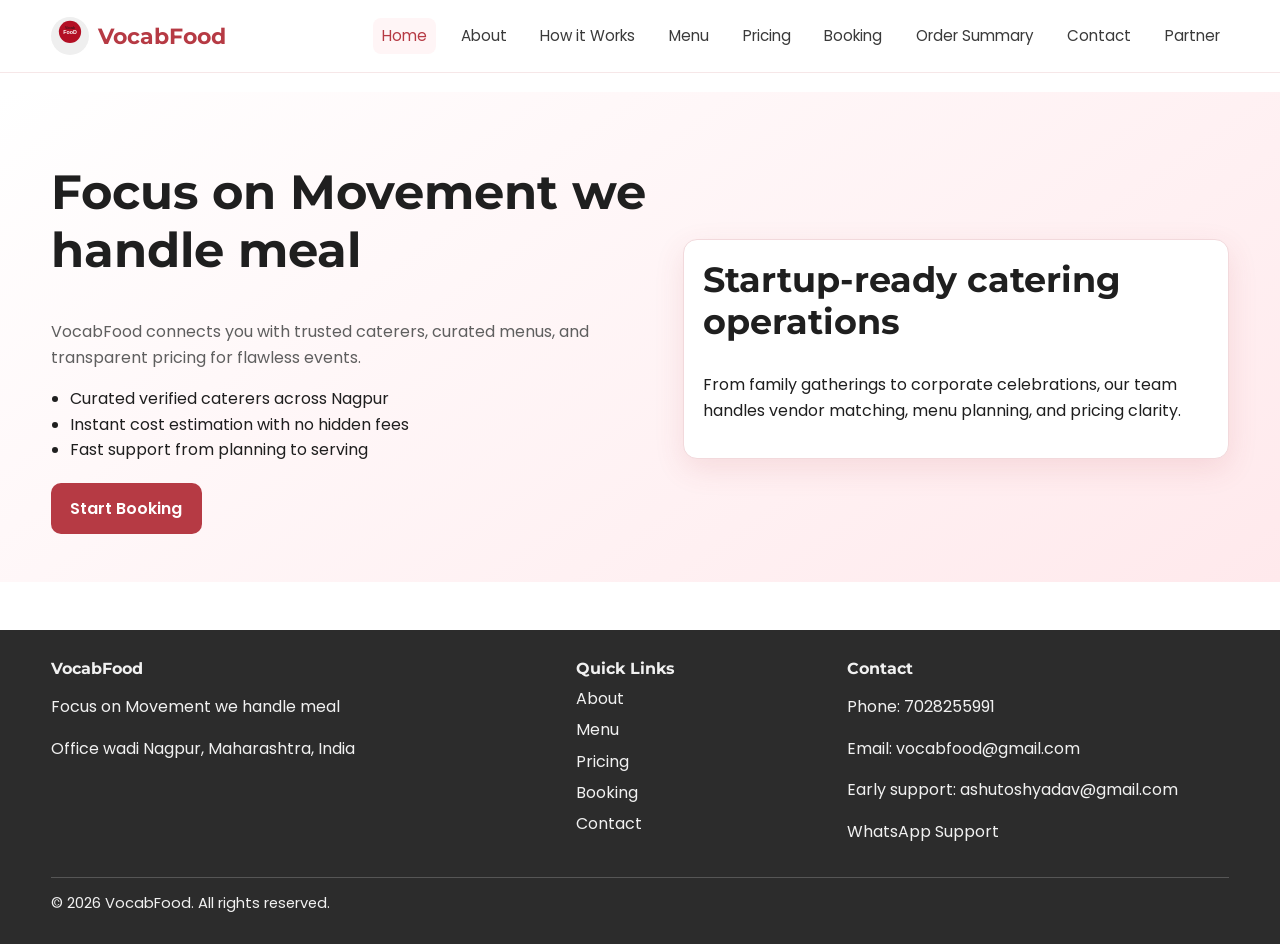
==== index.html @ 22aea8bb "Add async booking POST submission to Google Apps Script" ====
<!DOCTYPE html>
<html lang="en">
<head>
  <meta charset="UTF-8">
  <meta name="viewport" content="width=device-width, initial-scale=1.0">
  <title>VocabFood | Online Catering Booking in Nagpur</title>
  <meta name="description" content="Book trusted catering services in Nagpur with VocabFood. Compare menus, get instant pricing, and manage events with startup-grade reliability and support.">
  <meta name="keywords" content="online catering booking Nagpur, event catering Nagpur, VocabFood catering marketplace, wedding catering booking">
  <link rel="icon" href="/favicon.ico" type="image/x-icon">
  <meta property="og:title" content="VocabFood | Online Catering Booking in Nagpur">
  <meta property="og:description" content="Discover and book verified caterers in Nagpur with transparent pricing and quick support from VocabFood.">
  <meta property="og:type" content="website">
  <meta property="og:url" content="https://www.vocabfood.com/">
  <meta property="og:image" content="https://www.vocabfood.com/assets/og-home.jpg">
  <meta property="og:site_name" content="VocabFood">
  <script type="application/ld+json">{"@context":"https://schema.org","@type":"LocalBusiness","name":"VocabFood","description":"Focus on Movement we handle meal","telephone":"+91-7028255991","email":"vocabfood@gmail.com","address":{"@type":"PostalAddress","streetAddress":"Office wadi","addressLocality":"Nagpur","addressRegion":"Maharashtra","addressCountry":"IN"},"url":"https://www.vocabfood.com/"}</script>
  <link rel="stylesheet" href="style.css">
</head>
<body>
  <header class="site-header">
    <nav class="navbar container" aria-label="Primary">
      <a class="brand" href="index.html"><img src="logo.svg" alt="VocabFood logo" class="brand-logo"><span>VocabFood</span></a>
      <button class="nav-toggle" aria-label="Toggle Menu">☰</button>
      <div class="nav-links">
        <a class="active" href="index.html">Home</a><a href="about.html">About</a><a href="how-it-works.html">How it Works</a><a href="menu.html">Menu</a><a href="pricing.html">Pricing</a><a href="booking.html">Booking</a><a href="order-summary.html">Order Summary</a><a href="contact.html">Contact</a><a href="partner.html">Partner</a>
      </div>
    </nav>
  </header>
  <main>
    <section class="hero">
      <div class="container hero-grid">
        <div>
          <h1>Focus on Movement we handle meal</h1>
          <p class="lead">VocabFood connects you with trusted caterers, curated menus, and transparent pricing for flawless events.</p>
          <ul class="benefits-list">
            <li>Curated verified caterers across Nagpur</li>
            <li>Instant cost estimation with no hidden fees</li>
            <li>Fast support from planning to serving</li>
          </ul>
          <a class="btn" href="booking.html">Start Booking</a>
        </div>
        <article class="card">
          <h2>Startup-ready catering operations</h2>
          <p>From family gatherings to corporate celebrations, our team handles vendor matching, menu planning, and pricing clarity.</p>
        </article>
      </div>
    </section>
  </main>
  <footer class="site-footer">
    <div class="container footer-grid">
      <div><h3 class="footer-title">VocabFood</h3><p>Focus on Movement we handle meal</p><p>Office wadi Nagpur, Maharashtra, India</p></div>
      <div><h3 class="footer-title">Quick Links</h3><ul class="footer-links"><li><a href="about.html">About</a></li><li><a href="menu.html">Menu</a></li><li><a href="pricing.html">Pricing</a></li><li><a href="booking.html">Booking</a></li><li><a href="contact.html">Contact</a></li></ul></div>
      <div><h3 class="footer-title">Contact</h3><p>Phone: <a href="tel:7028255991">7028255991</a></p><p>Email: <a href="mailto:vocabfood@gmail.com">vocabfood@gmail.com</a></p><p>Early support: <a href="mailto:ashutoshyadav@gmail.com">ashutoshyadav@gmail.com</a></p><p><a href="https://wa.me/917028255991" target="_blank" rel="noopener">WhatsApp Support</a></p></div>
    </div>
    <div class="container footer-bottom">© 2026 VocabFood. All rights reserved.</div>
  </footer>
  <script src="script.js"></script>
</body>
</html>
---- style.css ----
@import url('https://fonts.googleapis.com/css2?family=Montserrat:wght@400;600;700&family=Poppins:wght@400;500;600&display=swap');

:root {
  --primary: #b63a44;
  --primary-dark: #932f37;
  --bg-soft: #fff5f6;
  --text: #1f1f1f;
  --muted: #5f5f5f;
  --white: #ffffff;
  --shadow: 0 10px 30px rgba(182, 58, 68, 0.12);
  --radius: 14px;
  --max-width: 1180px;
}

* { box-sizing: border-box; }

html, body {
  margin: 0;
  padding: 0;
  font-family: 'Poppins', 'Montserrat', sans-serif;
  color: var(--text);
  background: #fff;
}

body { line-height: 1.6; }
a { color: inherit; text-decoration: none; }

.container { width: min(var(--max-width), 92%); margin: 0 auto; }

.site-header {
  position: fixed; top: 0; left: 0; right: 0;
  background: var(--white); border-bottom: 1px solid rgba(182, 58, 68, 0.12); z-index: 999;
}

.navbar {
  min-height: 72px; display: flex; align-items: center; justify-content: space-between; gap: 1rem;
}

.brand { display: inline-flex; align-items: center; gap: 0.55rem; font-family: 'Montserrat', sans-serif; font-weight: 700; color: var(--primary); font-size: 1.35rem; }
.brand-logo { width: 38px; height: 38px; border-radius: 50%; object-fit: cover; }

.nav-toggle { display: none; background: none; border: 0; color: var(--primary); font-size: 1.45rem; cursor: pointer; }

.nav-links { display: flex; align-items: center; gap: 1rem; flex-wrap: wrap; }
.nav-links a { padding: 0.35rem 0.55rem; border-radius: 8px; font-size: 0.95rem; color: #3a3a3a; }
.nav-links a.active, .nav-links a:hover { background: var(--bg-soft); color: var(--primary); }

main { padding-top: 92px; }
.hero { padding: 4.5rem 0 3rem; background: linear-gradient(145deg, #fff, #ffe9ec); }
.hero-grid { display: grid; grid-template-columns: 1.1fr 1fr; gap: 2rem; align-items: center; }

h1, h2, h3 { line-height: 1.2; margin-top: 0; font-family: 'Montserrat', sans-serif; }
h1 { font-size: clamp(2rem, 5vw, 3rem); }
h2 { font-size: clamp(1.5rem, 3.2vw, 2.2rem); }
.lead { color: var(--muted); max-width: 62ch; }

.benefits-list, .feature-list, .flow-list, .cost-list { padding-left: 1.2rem; margin: 0.75rem 0 1.25rem; }

.btn {
  display: inline-block; background: var(--primary); color: var(--white);
  padding: 0.8rem 1.2rem; border-radius: 10px; border: none; font-weight: 600; cursor: pointer;
}
.btn:hover { background: var(--primary-dark); }

.card-grid { display: grid; grid-template-columns: repeat(3, minmax(0, 1fr)); gap: 1.25rem; }
.card { background: var(--white); border: 1px solid #f2d9dc; border-radius: var(--radius); padding: 1.15rem; box-shadow: var(--shadow); }
section { padding: 3rem 0; }
.section-soft { background: var(--bg-soft); }

.flow-visual {
  display: flex; justify-content: center; align-items: center; gap: 0.6rem; flex-wrap: wrap;
  font-weight: 600; color: var(--primary); margin: 1rem 0;
}
.arrow { font-size: 1.2rem; }

.menu-section { margin-bottom: 1.75rem; }
.menu-items { display: grid; grid-template-columns: repeat(auto-fit, minmax(220px, 1fr)); gap: 0.75rem; }
.menu-item {
  display: flex; justify-content: space-between; align-items: center; gap: 0.5rem;
  background: #fff; border: 1px solid #f0d5d8; border-radius: 10px; padding: 0.7rem 0.8rem;
}
.menu-item input { accent-color: var(--primary); }

.form-grid { display: grid; grid-template-columns: repeat(2, minmax(0, 1fr)); gap: 1rem; }
.form-group label { display: block; margin-bottom: 0.35rem; font-weight: 600; }
.form-group input, .form-group select, .form-group textarea {
  width: 100%; border: 1px solid #dfc2c5; border-radius: 10px; padding: 0.72rem 0.78rem; font: inherit;
}
textarea { min-height: 130px; resize: vertical; }
.full { grid-column: 1 / -1; }

.price-box { background: #fff; border: 1px solid #efcfd3; border-radius: var(--radius); padding: 1rem; }
.price-row { display: flex; justify-content: space-between; margin: 0.4rem 0; }
.price-row.total { border-top: 1px solid #f0d5d8; padding-top: 0.6rem; font-weight: 700; color: var(--primary); }

.mt-1 { margin-top: 1rem; }

.site-footer { background: #2c2c2c; color: #f1f1f1; padding: 1.8rem 0; margin-top: 3rem; }
.footer-grid { display: grid; grid-template-columns: 2fr 1fr 1.5fr; gap: 1rem; }
.footer-title { margin-bottom: 0.5rem; font-size: 1rem; }
.footer-links { list-style: none; padding: 0; margin: 0; }
.footer-links li { margin-bottom: 0.35rem; }
.footer-links a:hover { color: #fff; text-decoration: underline; }
.footer-bottom { border-top: 1px solid rgba(255,255,255,0.2); margin-top: 1rem; padding-top: 0.9rem; font-size: 0.92rem; }

.map-wrap iframe { width: 100%; min-height: 300px; border: 0; border-radius: var(--radius); }
.notice { color: var(--muted); font-size: 0.9rem; }

@media (max-width: 900px) {
  .hero-grid, .card-grid, .form-grid, .footer-grid { grid-template-columns: 1fr; }
  .nav-toggle { display: inline-block; }
  .nav-links {
    position: absolute; top: 72px; right: 4%; left: 4%; background: #fff; border: 1px solid #efd3d6;
    border-radius: 10px; padding: 0.7rem; box-shadow: var(--shadow); display: none; flex-direction: column; align-items: stretch;
  }
  .nav-links.open { display: flex; }
}
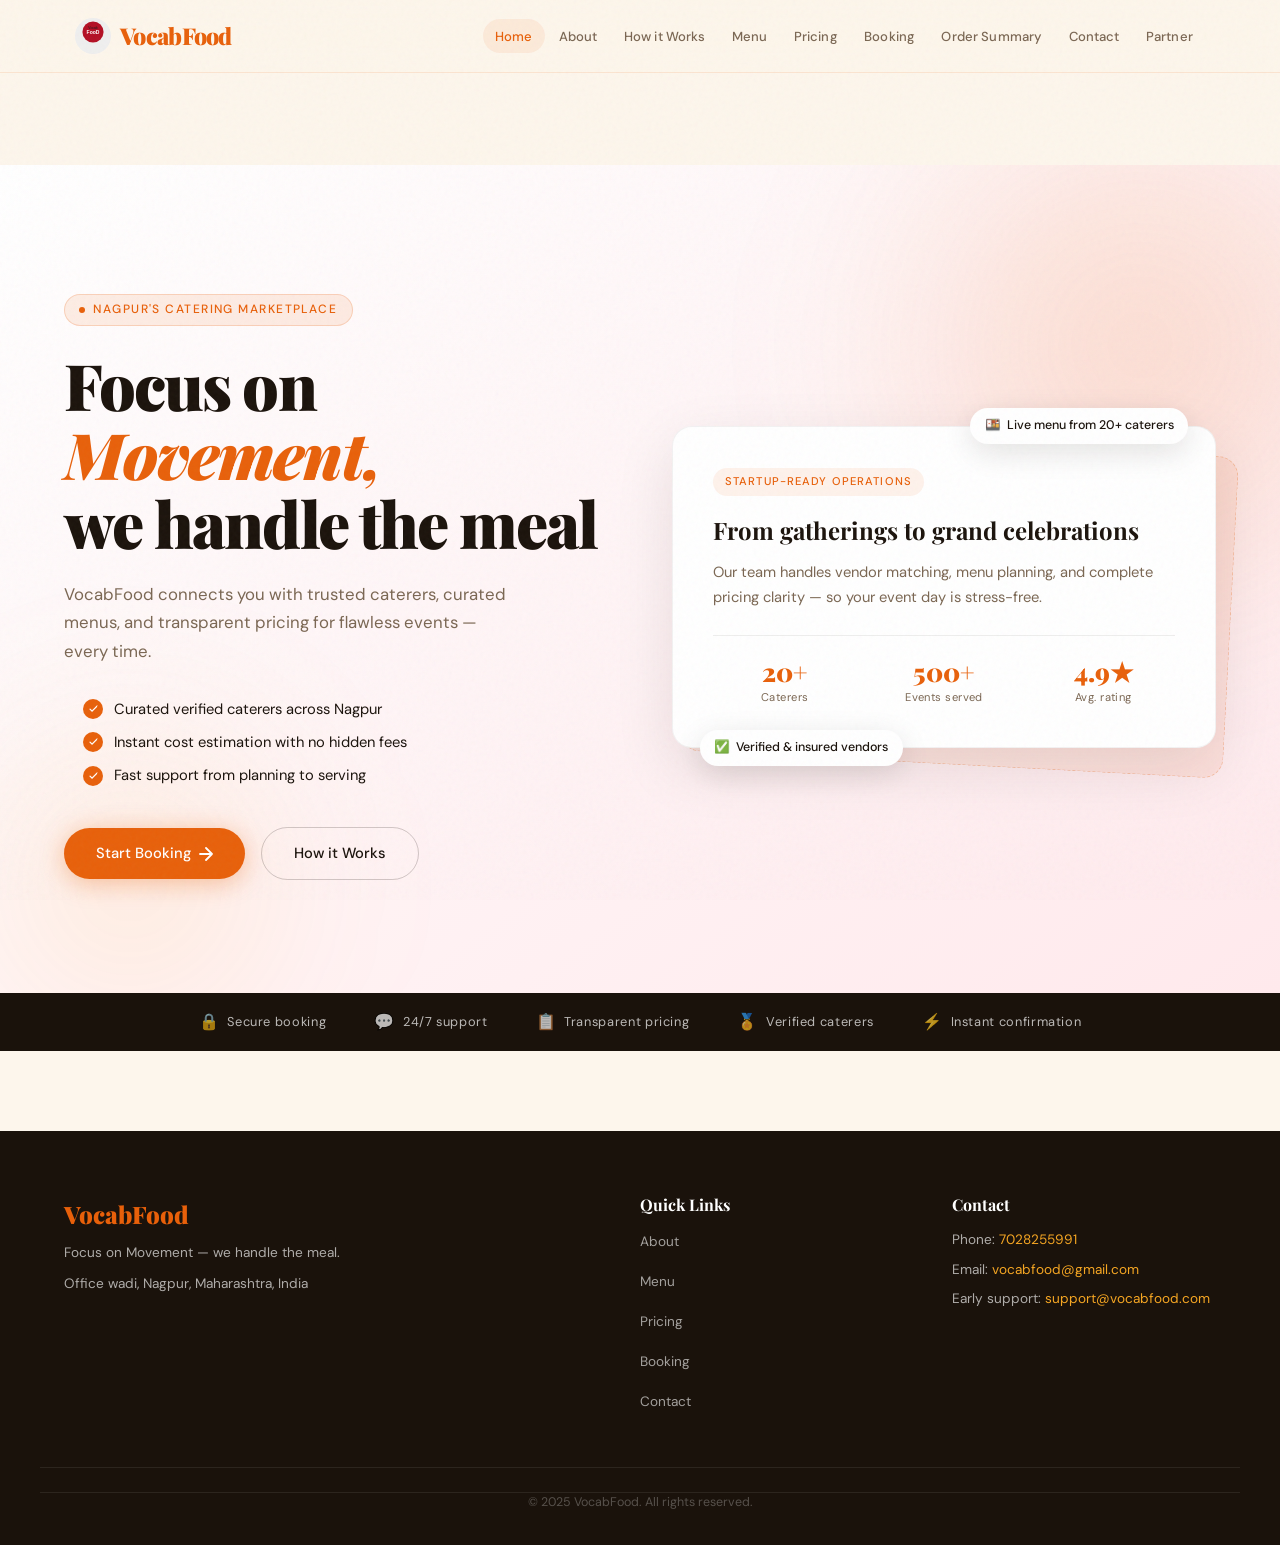
==== commit fffe4800: "Update index.html" ====
--- a/index.html
+++ b/index.html
@@ -15,45 +15,653 @@
   <meta property="og:site_name" content="VocabFood">
   <script type="application/ld+json">{"@context":"https://schema.org","@type":"LocalBusiness","name":"VocabFood","description":"Focus on Movement we handle meal","telephone":"+91-7028255991","email":"vocabfood@gmail.com","address":{"@type":"PostalAddress","streetAddress":"Office wadi","addressLocality":"Nagpur","addressRegion":"Maharashtra","addressCountry":"IN"},"url":"https://www.vocabfood.com/"}</script>
   <link rel="stylesheet" href="style.css">
+  <link rel="preconnect" href="https://fonts.googleapis.com">
+  <link rel="preconnect" href="https://fonts.gstatic.com" crossorigin>
+  <link href="https://fonts.googleapis.com/css2?family=Playfair+Display:ital,wght@0,700;0,900;1,700&family=DM+Sans:wght@300;400;500&display=swap" rel="stylesheet">
+
+  <style>
+    /* ── Design tokens ── */
+    :root {
+      --brand-saffron: #E8600A;
+      --brand-turmeric: #F5A623;
+      --brand-cream: #FDF6EC;
+      --brand-dark: #1A120B;
+      --brand-muted: #7A6652;
+      --brand-card-bg: #FFFFFF;
+      --radius-lg: 20px;
+      --radius-pill: 100px;
+      --transition: 0.35s cubic-bezier(0.4,0,0.2,1);
+    }
+
+    /* ── Base reset (page-scoped, won't bleed into style.css globals) ── */
+    *, *::before, *::after { box-sizing: border-box; margin: 0; padding: 0; }
+
+    body {
+      font-family: 'DM Sans', sans-serif;
+      background: var(--brand-cream);
+      color: var(--brand-dark);
+      overflow-x: hidden;
+    }
+
+    /* ── Grain overlay for warmth ── */
+    body::before {
+      content: '';
+      position: fixed;
+      inset: 0;
+      background-image: url("data:image/svg+xml,%3Csvg viewBox='0 0 256 256' xmlns='http://www.w3.org/2000/svg'%3E%3Cfilter id='n'%3E%3CfeTurbulence type='fractalNoise' baseFrequency='0.9' numOctaves='4' stitchTiles='stitch'/%3E%3C/filter%3E%3Crect width='100%25' height='100%25' filter='url(%23n)' opacity='0.04'/%3E%3C/svg%3E");
+      pointer-events: none;
+      z-index: 9999;
+    }
+
+    /* ── HEADER / NAV ── */
+    .site-header {
+      position: sticky;
+      top: 0;
+      z-index: 100;
+      background: rgba(253, 246, 236, 0.85);
+      backdrop-filter: blur(14px);
+      -webkit-backdrop-filter: blur(14px);
+      border-bottom: 1px solid rgba(232, 96, 10, 0.12);
+    }
+
+    .navbar {
+      display: flex;
+      align-items: center;
+      justify-content: space-between;
+      padding: 0.9rem 1.5rem;
+      max-width: 1200px;
+      margin: 0 auto;
+      gap: 1rem;
+    }
+
+    .brand {
+      display: flex;
+      align-items: center;
+      gap: 0.55rem;
+      text-decoration: none;
+    }
+
+    .brand-logo { height: 36px; width: auto; }
+
+    .brand span {
+      font-family: 'Playfair Display', serif;
+      font-size: 1.45rem;
+      font-weight: 900;
+      color: var(--brand-saffron);
+      letter-spacing: -0.03em;
+    }
+
+    .nav-links {
+      display: flex;
+      align-items: center;
+      flex-wrap: wrap;
+      gap: 0.15rem;
+    }
+
+    .nav-links a {
+      text-decoration: none;
+      color: var(--brand-muted);
+      font-size: 0.82rem;
+      font-weight: 500;
+      letter-spacing: 0.01em;
+      padding: 0.4rem 0.75rem;
+      border-radius: var(--radius-pill);
+      transition: color var(--transition), background var(--transition);
+    }
+
+    .nav-links a:hover,
+    .nav-links a.active {
+      color: var(--brand-saffron);
+      background: rgba(232, 96, 10, 0.08);
+    }
+
+    .nav-toggle {
+      display: none;
+      background: none;
+      border: none;
+      font-size: 1.5rem;
+      cursor: pointer;
+      color: var(--brand-dark);
+    }
+
+    /* ── HERO SECTION ── */
+    .hero {
+      position: relative;
+      min-height: 92vh;
+      display: flex;
+      align-items: center;
+      overflow: hidden;
+      padding: 5rem 0 4rem;
+    }
+
+    /* Decorative warm blobs */
+    .hero::before,
+    .hero::after {
+      content: '';
+      position: absolute;
+      border-radius: 50%;
+      filter: blur(80px);
+      pointer-events: none;
+    }
+    .hero::before {
+      width: 640px; height: 640px;
+      background: radial-gradient(circle, rgba(232,96,10,0.18), transparent 70%);
+      top: -140px; right: -180px;
+      animation: drift 8s ease-in-out infinite alternate;
+    }
+    .hero::after {
+      width: 420px; height: 420px;
+      background: radial-gradient(circle, rgba(245,166,35,0.14), transparent 70%);
+      bottom: -100px; left: -80px;
+      animation: drift 11s ease-in-out infinite alternate-reverse;
+    }
+
+    @keyframes drift {
+      from { transform: translate(0, 0) scale(1); }
+      to   { transform: translate(30px, 20px) scale(1.05); }
+    }
+
+    .hero-grid {
+      max-width: 1200px;
+      margin: 0 auto;
+      padding: 0 1.5rem;
+      display: grid;
+      grid-template-columns: 1fr 1fr;
+      gap: 4rem;
+      align-items: center;
+      position: relative;
+      z-index: 1;
+    }
+
+    /* Left column */
+    .hero-copy { animation: fadeUp 0.8s ease both; }
+
+    .hero-eyebrow {
+      display: inline-flex;
+      align-items: center;
+      gap: 0.5rem;
+      font-size: 0.75rem;
+      font-weight: 500;
+      letter-spacing: 0.12em;
+      text-transform: uppercase;
+      color: var(--brand-saffron);
+      background: rgba(232, 96, 10, 0.1);
+      border: 1px solid rgba(232, 96, 10, 0.2);
+      padding: 0.35rem 0.9rem;
+      border-radius: var(--radius-pill);
+      margin-bottom: 1.5rem;
+    }
+
+    .hero-eyebrow::before {
+      content: '';
+      width: 6px; height: 6px;
+      background: var(--brand-saffron);
+      border-radius: 50%;
+      animation: pulse 2s ease infinite;
+    }
+
+    @keyframes pulse {
+      0%, 100% { opacity: 1; transform: scale(1); }
+      50%       { opacity: 0.4; transform: scale(1.5); }
+    }
+
+    .hero h1 {
+      font-family: 'Playfair Display', serif;
+      font-size: clamp(2.6rem, 5vw, 4.2rem);
+      font-weight: 900;
+      line-height: 1.08;
+      letter-spacing: -0.03em;
+      color: var(--brand-dark);
+      margin-bottom: 1.4rem;
+    }
+
+    .hero h1 em {
+      font-style: italic;
+      color: var(--brand-saffron);
+    }
+
+    .lead {
+      font-size: 1.05rem;
+      line-height: 1.7;
+      color: var(--brand-muted);
+      max-width: 460px;
+      margin-bottom: 2rem;
+    }
+
+    /* Benefit chips */
+    .benefits-list {
+      list-style: none;
+      display: flex;
+      flex-direction: column;
+      gap: 0.6rem;
+      margin-bottom: 2.5rem;
+    }
+
+    .benefits-list li {
+      display: flex;
+      align-items: center;
+      gap: 0.65rem;
+      font-size: 0.92rem;
+      color: var(--brand-dark);
+      font-weight: 400;
+    }
+
+    .benefits-list li::before {
+      content: '';
+      flex-shrink: 0;
+      width: 20px; height: 20px;
+      background: var(--brand-saffron);
+      border-radius: 50%;
+      background-image: url("data:image/svg+xml,%3Csvg xmlns='http://www.w3.org/2000/svg' viewBox='0 0 20 20' fill='white'%3E%3Cpath fill-rule='evenodd' d='M16.707 5.293a1 1 0 010 1.414L8.414 15l-4.121-4.121a1 1 0 011.414-1.414L8.414 12.17l7.879-7.88a1 1 0 011.414 0z' clip-rule='evenodd'/%3E%3C/svg%3E");
+      background-size: 12px;
+      background-position: center;
+      background-repeat: no-repeat;
+    }
+
+    /* CTA buttons */
+    .hero-cta {
+      display: flex;
+      align-items: center;
+      gap: 1rem;
+      flex-wrap: wrap;
+    }
+
+    .btn {
+      display: inline-flex;
+      align-items: center;
+      gap: 0.5rem;
+      padding: 0.85rem 2rem;
+      border-radius: var(--radius-pill);
+      font-family: 'DM Sans', sans-serif;
+      font-size: 0.92rem;
+      font-weight: 500;
+      text-decoration: none;
+      transition: transform var(--transition), box-shadow var(--transition), background var(--transition);
+      cursor: pointer;
+    }
+
+    .btn-primary {
+      background: var(--brand-saffron);
+      color: #fff;
+      box-shadow: 0 4px 24px rgba(232, 96, 10, 0.35);
+    }
+
+    .btn-primary:hover {
+      background: #c94e00;
+      transform: translateY(-2px);
+      box-shadow: 0 8px 32px rgba(232, 96, 10, 0.45);
+    }
+
+    .btn-secondary {
+      background: transparent;
+      color: var(--brand-dark);
+      border: 1.5px solid rgba(26,18,11,0.2);
+    }
+
+    .btn-secondary:hover {
+      border-color: var(--brand-saffron);
+      color: var(--brand-saffron);
+      transform: translateY(-2px);
+    }
+
+    /* Right column — card stack */
+    .hero-card-stack {
+      position: relative;
+      animation: fadeUp 0.8s 0.2s ease both;
+    }
+
+    /* Background decorative card */
+    .hero-card-stack::before {
+      content: '';
+      position: absolute;
+      inset: 0;
+      background: rgba(232, 96, 10, 0.08);
+      border-radius: var(--radius-lg);
+      border: 1px dashed rgba(232, 96, 10, 0.25);
+      transform: rotate(3deg) translate(16px, 16px);
+      z-index: 0;
+    }
+
+    .card {
+      position: relative;
+      z-index: 1;
+      background: var(--brand-card-bg);
+      border-radius: var(--radius-lg);
+      padding: 2.5rem;
+      box-shadow: 0 20px 60px rgba(26, 18, 11, 0.10);
+      border: 1px solid rgba(26,18,11,0.05);
+    }
+
+    .card-tag {
+      display: inline-block;
+      font-size: 0.7rem;
+      font-weight: 500;
+      letter-spacing: 0.1em;
+      text-transform: uppercase;
+      color: var(--brand-saffron);
+      background: rgba(232,96,10,0.08);
+      padding: 0.3rem 0.75rem;
+      border-radius: var(--radius-pill);
+      margin-bottom: 1.2rem;
+    }
+
+    .card h2 {
+      font-family: 'Playfair Display', serif;
+      font-size: 1.5rem;
+      font-weight: 700;
+      line-height: 1.3;
+      color: var(--brand-dark);
+      margin-bottom: 0.85rem;
+    }
+
+    .card p {
+      font-size: 0.92rem;
+      line-height: 1.7;
+      color: var(--brand-muted);
+      margin-bottom: 1.6rem;
+    }
+
+    /* Stats row inside card */
+    .card-stats {
+      display: grid;
+      grid-template-columns: repeat(3, 1fr);
+      gap: 1rem;
+      padding-top: 1.4rem;
+      border-top: 1px solid rgba(26,18,11,0.07);
+    }
+
+    .stat {
+      text-align: center;
+    }
+
+    .stat-num {
+      display: block;
+      font-family: 'Playfair Display', serif;
+      font-size: 1.6rem;
+      font-weight: 900;
+      color: var(--brand-saffron);
+      line-height: 1;
+    }
+
+    .stat-label {
+      display: block;
+      font-size: 0.7rem;
+      color: var(--brand-muted);
+      margin-top: 0.3rem;
+      letter-spacing: 0.04em;
+    }
+
+    /* Food emoji float */
+    .floating-badge {
+      position: absolute;
+      background: #fff;
+      border-radius: var(--radius-pill);
+      padding: 0.5rem 0.9rem;
+      box-shadow: 0 8px 30px rgba(26,18,11,0.12);
+      font-size: 0.78rem;
+      font-weight: 500;
+      display: flex;
+      align-items: center;
+      gap: 0.4rem;
+      white-space: nowrap;
+      z-index: 2;
+    }
+
+    .badge-top {
+      top: -18px;
+      right: 28px;
+      animation: float 4s ease-in-out infinite;
+    }
+
+    .badge-bottom {
+      bottom: -18px;
+      left: 28px;
+      animation: float 5s ease-in-out infinite reverse;
+    }
+
+    @keyframes float {
+      0%, 100% { transform: translateY(0); }
+      50%       { transform: translateY(-8px); }
+    }
+
+    /* ── TRUST BAR ── */
+    .trust-bar {
+      background: var(--brand-dark);
+      color: #fff;
+      padding: 1rem 0;
+      overflow: hidden;
+    }
+
+    .trust-bar-inner {
+      max-width: 1200px;
+      margin: 0 auto;
+      padding: 0 1.5rem;
+      display: flex;
+      align-items: center;
+      justify-content: center;
+      gap: 3rem;
+      flex-wrap: wrap;
+    }
+
+    .trust-item {
+      font-size: 0.8rem;
+      font-weight: 400;
+      letter-spacing: 0.05em;
+      opacity: 0.7;
+      display: flex;
+      align-items: center;
+      gap: 0.5rem;
+    }
+
+    .trust-item span { font-size: 1rem; }
+
+    /* ── FOOTER ── */
+    .site-footer {
+      background: var(--brand-dark);
+      color: rgba(255,255,255,0.65);
+      padding: 4rem 0 2rem;
+      margin-top: 5rem;
+    }
+
+    .footer-grid {
+      max-width: 1200px;
+      margin: 0 auto;
+      padding: 0 1.5rem;
+      display: grid;
+      grid-template-columns: 2fr 1fr 1fr;
+      gap: 3rem;
+      padding-bottom: 3rem;
+      border-bottom: 1px solid rgba(255,255,255,0.08);
+    }
+
+    .footer-title {
+      font-family: 'Playfair Display', serif;
+      font-size: 1rem;
+      font-weight: 700;
+      color: #fff;
+      margin-bottom: 0.9rem;
+    }
+
+    .footer-brand-name {
+      font-family: 'Playfair Display', serif;
+      font-size: 1.5rem;
+      font-weight: 900;
+      color: var(--brand-saffron);
+      display: block;
+      margin-bottom: 0.5rem;
+    }
+
+    .footer-grid p { font-size: 0.85rem; line-height: 1.7; }
+
+    .footer-links { list-style: none; display: flex; flex-direction: column; gap: 0.55rem; }
+
+    .footer-links a {
+      font-size: 0.85rem;
+      color: rgba(255,255,255,0.6);
+      text-decoration: none;
+      transition: color var(--transition);
+    }
+    .footer-links a:hover { color: var(--brand-turmeric); }
+
+    .footer-bottom {
+      max-width: 1200px;
+      margin: 1.5rem auto 0;
+      padding: 0 1.5rem;
+      font-size: 0.78rem;
+      opacity: 0.4;
+      text-align: center;
+    }
+
+    /* ── Animations ── */
+    @keyframes fadeUp {
+      from { opacity: 0; transform: translateY(28px); }
+      to   { opacity: 1; transform: translateY(0); }
+    }
+
+    /* ── RESPONSIVE ── */
+    @media (max-width: 900px) {
+      .hero-grid { grid-template-columns: 1fr; gap: 3rem; }
+      .hero { min-height: auto; padding: 3.5rem 0 3rem; }
+      .hero h1 { font-size: clamp(2.2rem, 8vw, 3rem); }
+      .footer-grid { grid-template-columns: 1fr 1fr; }
+    }
+
+    @media (max-width: 640px) {
+      .nav-links { display: none; flex-direction: column; width: 100%; background: var(--brand-cream); padding: 1rem; border-top: 1px solid rgba(0,0,0,0.06); }
+      .nav-links.open { display: flex; }
+      .nav-toggle { display: block; }
+      .hero-grid { padding: 0 1rem; }
+      .footer-grid { grid-template-columns: 1fr; gap: 2rem; }
+      .card-stats { grid-template-columns: repeat(3, 1fr); }
+    }
+  </style>
 </head>
 <body>
+
+  <!-- ══ HEADER ══ -->
   <header class="site-header">
     <nav class="navbar container" aria-label="Primary">
-      <a class="brand" href="index.html"><img src="logo.svg" alt="VocabFood logo" class="brand-logo"><span>VocabFood</span></a>
-      <button class="nav-toggle" aria-label="Toggle Menu">☰</button>
+      <a class="brand" href="index.html">
+        <img src="logo.svg" alt="VocabFood logo" class="brand-logo">
+        <span>VocabFood</span>
+      </a>
+      <button class="nav-toggle" aria-label="Toggle Menu" onclick="this.closest('nav').querySelector('.nav-links').classList.toggle('open')">☰</button>
       <div class="nav-links">
-        <a class="active" href="index.html">Home</a><a href="about.html">About</a><a href="how-it-works.html">How it Works</a><a href="menu.html">Menu</a><a href="pricing.html">Pricing</a><a href="booking.html">Booking</a><a href="order-summary.html">Order Summary</a><a href="contact.html">Contact</a><a href="partner.html">Partner</a>
+        <a class="active" href="index.html">Home</a>
+        <a href="about.html">About</a>
+        <a href="how-it-works.html">How it Works</a>
+        <a href="menu.html">Menu</a>
+        <a href="pricing.html">Pricing</a>
+        <a href="booking.html">Booking</a>
+        <a href="order-summary.html">Order Summary</a>
+        <a href="contact.html">Contact</a>
+        <a href="partner.html">Partner</a>
       </div>
     </nav>
   </header>
+
+  <!-- ══ MAIN ══ -->
   <main>
-    <section class="hero">
-      <div class="container hero-grid">
-        <div>
-          <h1>Focus on Movement we handle meal</h1>
-          <p class="lead">VocabFood connects you with trusted caterers, curated menus, and transparent pricing for flawless events.</p>
+    <section class="hero" aria-labelledby="hero-heading">
+      <div class="hero-grid">
+
+        <!-- LEFT: Copy -->
+        <div class="hero-copy">
+          <div class="hero-eyebrow">Nagpur's Catering Marketplace</div>
+
+          <h1 id="hero-heading">Focus on <em>Movement,</em><br>we handle the meal</h1>
+
+          <p class="lead">VocabFood connects you with trusted caterers, curated menus, and transparent pricing for flawless events — every time.</p>
+
           <ul class="benefits-list">
             <li>Curated verified caterers across Nagpur</li>
             <li>Instant cost estimation with no hidden fees</li>
             <li>Fast support from planning to serving</li>
           </ul>
-          <a class="btn" href="booking.html">Start Booking</a>
+
+          <div class="hero-cta">
+            <a class="btn btn-primary" href="booking.html">
+              Start Booking
+              <svg width="14" height="14" viewBox="0 0 14 14" fill="none" aria-hidden="true"><path d="M1 7h12M7 1l6 6-6 6" stroke="currentColor" stroke-width="1.8" stroke-linecap="round" stroke-linejoin="round"/></svg>
+            </a>
+            <a class="btn btn-secondary" href="how-it-works.html">How it Works</a>
+          </div>
         </div>
-        <article class="card">
-          <h2>Startup-ready catering operations</h2>
-          <p>From family gatherings to corporate celebrations, our team handles vendor matching, menu planning, and pricing clarity.</p>
-        </article>
+
+        <!-- RIGHT: Card -->
+        <div class="hero-card-stack">
+          <div class="floating-badge badge-top">
+            🍱 &nbsp;Live menu from 20+ caterers
+          </div>
+
+          <article class="card">
+            <span class="card-tag">Startup-ready operations</span>
+            <h2>From gatherings to grand celebrations</h2>
+            <p>Our team handles vendor matching, menu planning, and complete pricing clarity — so your event day is stress-free.</p>
+
+            <div class="card-stats">
+              <div class="stat">
+                <span class="stat-num">20+</span>
+                <span class="stat-label">Caterers</span>
+              </div>
+              <div class="stat">
+                <span class="stat-num">500+</span>
+                <span class="stat-label">Events served</span>
+              </div>
+              <div class="stat">
+                <span class="stat-num">4.9★</span>
+                <span class="stat-label">Avg. rating</span>
+              </div>
+            </div>
+          </article>
+
+          <div class="floating-badge badge-bottom">
+            ✅ &nbsp;Verified &amp; insured vendors
+          </div>
+        </div>
+
       </div>
     </section>
+
+    <!-- ══ TRUST BAR ══ -->
+    <div class="trust-bar" role="complementary" aria-label="Trust signals">
+      <div class="trust-bar-inner">
+        <span class="trust-item"><span>🔒</span> Secure booking</span>
+        <span class="trust-item"><span>💬</span> 24/7 support</span>
+        <span class="trust-item"><span>📋</span> Transparent pricing</span>
+        <span class="trust-item"><span>🏅</span> Verified caterers</span>
+        <span class="trust-item"><span>⚡</span> Instant confirmation</span>
+      </div>
+    </div>
   </main>
+
+  <!-- ══ FOOTER ══ -->
   <footer class="site-footer">
-    <div class="container footer-grid">
-      <div><h3 class="footer-title">VocabFood</h3><p>Focus on Movement we handle meal</p><p>Office wadi Nagpur, Maharashtra, India</p></div>
-      <div><h3 class="footer-title">Quick Links</h3><ul class="footer-links"><li><a href="about.html">About</a></li><li><a href="menu.html">Menu</a></li><li><a href="pricing.html">Pricing</a></li><li><a href="booking.html">Booking</a></li><li><a href="contact.html">Contact</a></li></ul></div>
-      <div><h3 class="footer-title">Contact</h3><p>Phone: <a href="tel:7028255991">7028255991</a></p><p>Email: <a href="mailto:vocabfood@gmail.com">vocabfood@gmail.com</a></p><p>Early support: <a href="mailto:ashutoshyadav@gmail.com">ashutoshyadav@gmail.com</a></p><p><a href="https://wa.me/917028255991" target="_blank" rel="noopener">WhatsApp Support</a></p></div>
+    <div class="footer-grid">
+      <div>
+        <span class="footer-brand-name">VocabFood</span>
+        <p>Focus on Movement — we handle the meal.</p>
+        <p style="margin-top:0.5rem;">Office wadi, Nagpur, Maharashtra, India</p>
+      </div>
+      <div>
+        <h3 class="footer-title">Quick Links</h3>
+        <ul class="footer-links">
+          <li><a href="about.html">About</a></li>
+          <li><a href="menu.html">Menu</a></li>
+          <li><a href="pricing.html">Pricing</a></li>
+          <li><a href="booking.html">Booking</a></li>
+          <li><a href="contact.html">Contact</a></li>
+        </ul>
+      </div>
+      <div>
+        <h3 class="footer-title">Contact</h3>
+        <p>Phone: <a href="tel:7028255991" style="color:var(--brand-turmeric);">7028255991</a></p>
+        <p style="margin-top:0.4rem;">Email: <a href="mailto:vocabfood@gmail.com" style="color:var(--brand-turmeric);">vocabfood@gmail.com</a></p>
+        <p style="margin-top:0.4rem;">Early support: <a href="mailto:support@vocabfood.com" style="color:var(--brand-turmeric);">support@vocabfood.com</a></p>
+      </div>
     </div>
-    <div class="container footer-bottom">© 2026 VocabFood. All rights reserved.</div>
+    <p class="footer-bottom">© 2025 VocabFood. All rights reserved.</p>
   </footer>
-  <script src="script.js"></script>
+
 </body>
 </html>
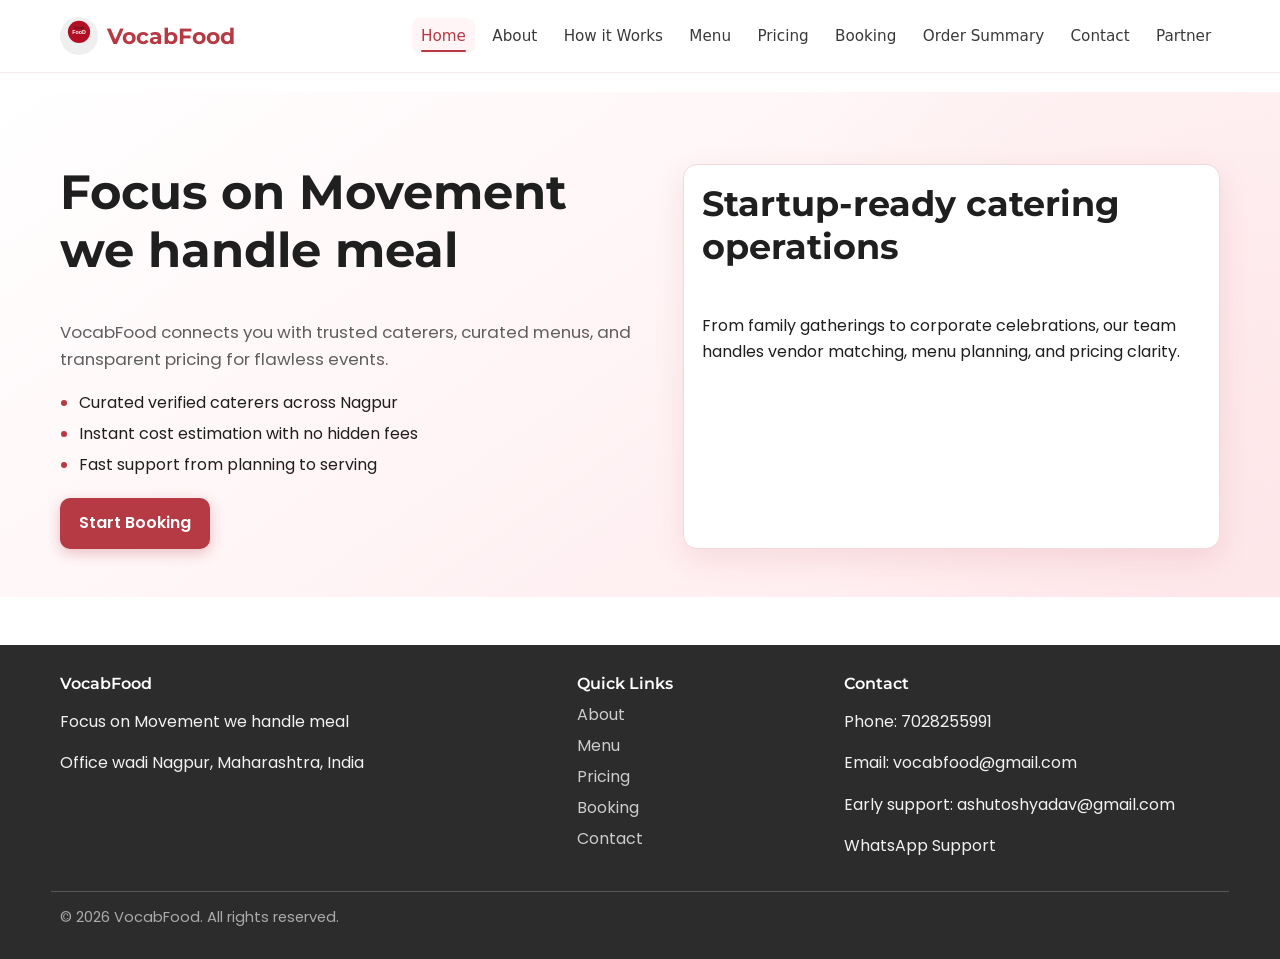
==== commit 507ee6d7: "Update index.html" ====
--- a/index.html
+++ b/index.html
@@ -15,653 +15,45 @@
   <meta property="og:site_name" content="VocabFood">
   <script type="application/ld+json">{"@context":"https://schema.org","@type":"LocalBusiness","name":"VocabFood","description":"Focus on Movement we handle meal","telephone":"+91-7028255991","email":"vocabfood@gmail.com","address":{"@type":"PostalAddress","streetAddress":"Office wadi","addressLocality":"Nagpur","addressRegion":"Maharashtra","addressCountry":"IN"},"url":"https://www.vocabfood.com/"}</script>
   <link rel="stylesheet" href="style.css">
-  <link rel="preconnect" href="https://fonts.googleapis.com">
-  <link rel="preconnect" href="https://fonts.gstatic.com" crossorigin>
-  <link href="https://fonts.googleapis.com/css2?family=Playfair+Display:ital,wght@0,700;0,900;1,700&family=DM+Sans:wght@300;400;500&display=swap" rel="stylesheet">
-
-  <style>
-    /* ── Design tokens ── */
-    :root {
-      --brand-saffron: #E8600A;
-      --brand-turmeric: #F5A623;
-      --brand-cream: #FDF6EC;
-      --brand-dark: #1A120B;
-      --brand-muted: #7A6652;
-      --brand-card-bg: #FFFFFF;
-      --radius-lg: 20px;
-      --radius-pill: 100px;
-      --transition: 0.35s cubic-bezier(0.4,0,0.2,1);
-    }
-
-    /* ── Base reset (page-scoped, won't bleed into style.css globals) ── */
-    *, *::before, *::after { box-sizing: border-box; margin: 0; padding: 0; }
-
-    body {
-      font-family: 'DM Sans', sans-serif;
-      background: var(--brand-cream);
-      color: var(--brand-dark);
-      overflow-x: hidden;
-    }
-
-    /* ── Grain overlay for warmth ── */
-    body::before {
-      content: '';
-      position: fixed;
-      inset: 0;
-      background-image: url("data:image/svg+xml,%3Csvg viewBox='0 0 256 256' xmlns='http://www.w3.org/2000/svg'%3E%3Cfilter id='n'%3E%3CfeTurbulence type='fractalNoise' baseFrequency='0.9' numOctaves='4' stitchTiles='stitch'/%3E%3C/filter%3E%3Crect width='100%25' height='100%25' filter='url(%23n)' opacity='0.04'/%3E%3C/svg%3E");
-      pointer-events: none;
-      z-index: 9999;
-    }
-
-    /* ── HEADER / NAV ── */
-    .site-header {
-      position: sticky;
-      top: 0;
-      z-index: 100;
-      background: rgba(253, 246, 236, 0.85);
-      backdrop-filter: blur(14px);
-      -webkit-backdrop-filter: blur(14px);
-      border-bottom: 1px solid rgba(232, 96, 10, 0.12);
-    }
-
-    .navbar {
-      display: flex;
-      align-items: center;
-      justify-content: space-between;
-      padding: 0.9rem 1.5rem;
-      max-width: 1200px;
-      margin: 0 auto;
-      gap: 1rem;
-    }
-
-    .brand {
-      display: flex;
-      align-items: center;
-      gap: 0.55rem;
-      text-decoration: none;
-    }
-
-    .brand-logo { height: 36px; width: auto; }
-
-    .brand span {
-      font-family: 'Playfair Display', serif;
-      font-size: 1.45rem;
-      font-weight: 900;
-      color: var(--brand-saffron);
-      letter-spacing: -0.03em;
-    }
-
-    .nav-links {
-      display: flex;
-      align-items: center;
-      flex-wrap: wrap;
-      gap: 0.15rem;
-    }
-
-    .nav-links a {
-      text-decoration: none;
-      color: var(--brand-muted);
-      font-size: 0.82rem;
-      font-weight: 500;
-      letter-spacing: 0.01em;
-      padding: 0.4rem 0.75rem;
-      border-radius: var(--radius-pill);
-      transition: color var(--transition), background var(--transition);
-    }
-
-    .nav-links a:hover,
-    .nav-links a.active {
-      color: var(--brand-saffron);
-      background: rgba(232, 96, 10, 0.08);
-    }
-
-    .nav-toggle {
-      display: none;
-      background: none;
-      border: none;
-      font-size: 1.5rem;
-      cursor: pointer;
-      color: var(--brand-dark);
-    }
-
-    /* ── HERO SECTION ── */
-    .hero {
-      position: relative;
-      min-height: 92vh;
-      display: flex;
-      align-items: center;
-      overflow: hidden;
-      padding: 5rem 0 4rem;
-    }
-
-    /* Decorative warm blobs */
-    .hero::before,
-    .hero::after {
-      content: '';
-      position: absolute;
-      border-radius: 50%;
-      filter: blur(80px);
-      pointer-events: none;
-    }
-    .hero::before {
-      width: 640px; height: 640px;
-      background: radial-gradient(circle, rgba(232,96,10,0.18), transparent 70%);
-      top: -140px; right: -180px;
-      animation: drift 8s ease-in-out infinite alternate;
-    }
-    .hero::after {
-      width: 420px; height: 420px;
-      background: radial-gradient(circle, rgba(245,166,35,0.14), transparent 70%);
-      bottom: -100px; left: -80px;
-      animation: drift 11s ease-in-out infinite alternate-reverse;
-    }
-
-    @keyframes drift {
-      from { transform: translate(0, 0) scale(1); }
-      to   { transform: translate(30px, 20px) scale(1.05); }
-    }
-
-    .hero-grid {
-      max-width: 1200px;
-      margin: 0 auto;
-      padding: 0 1.5rem;
-      display: grid;
-      grid-template-columns: 1fr 1fr;
-      gap: 4rem;
-      align-items: center;
-      position: relative;
-      z-index: 1;
-    }
-
-    /* Left column */
-    .hero-copy { animation: fadeUp 0.8s ease both; }
-
-    .hero-eyebrow {
-      display: inline-flex;
-      align-items: center;
-      gap: 0.5rem;
-      font-size: 0.75rem;
-      font-weight: 500;
-      letter-spacing: 0.12em;
-      text-transform: uppercase;
-      color: var(--brand-saffron);
-      background: rgba(232, 96, 10, 0.1);
-      border: 1px solid rgba(232, 96, 10, 0.2);
-      padding: 0.35rem 0.9rem;
-      border-radius: var(--radius-pill);
-      margin-bottom: 1.5rem;
-    }
-
-    .hero-eyebrow::before {
-      content: '';
-      width: 6px; height: 6px;
-      background: var(--brand-saffron);
-      border-radius: 50%;
-      animation: pulse 2s ease infinite;
-    }
-
-    @keyframes pulse {
-      0%, 100% { opacity: 1; transform: scale(1); }
-      50%       { opacity: 0.4; transform: scale(1.5); }
-    }
-
-    .hero h1 {
-      font-family: 'Playfair Display', serif;
-      font-size: clamp(2.6rem, 5vw, 4.2rem);
-      font-weight: 900;
-      line-height: 1.08;
-      letter-spacing: -0.03em;
-      color: var(--brand-dark);
-      margin-bottom: 1.4rem;
-    }
-
-    .hero h1 em {
-      font-style: italic;
-      color: var(--brand-saffron);
-    }
-
-    .lead {
-      font-size: 1.05rem;
-      line-height: 1.7;
-      color: var(--brand-muted);
-      max-width: 460px;
-      margin-bottom: 2rem;
-    }
-
-    /* Benefit chips */
-    .benefits-list {
-      list-style: none;
-      display: flex;
-      flex-direction: column;
-      gap: 0.6rem;
-      margin-bottom: 2.5rem;
-    }
-
-    .benefits-list li {
-      display: flex;
-      align-items: center;
-      gap: 0.65rem;
-      font-size: 0.92rem;
-      color: var(--brand-dark);
-      font-weight: 400;
-    }
-
-    .benefits-list li::before {
-      content: '';
-      flex-shrink: 0;
-      width: 20px; height: 20px;
-      background: var(--brand-saffron);
-      border-radius: 50%;
-      background-image: url("data:image/svg+xml,%3Csvg xmlns='http://www.w3.org/2000/svg' viewBox='0 0 20 20' fill='white'%3E%3Cpath fill-rule='evenodd' d='M16.707 5.293a1 1 0 010 1.414L8.414 15l-4.121-4.121a1 1 0 011.414-1.414L8.414 12.17l7.879-7.88a1 1 0 011.414 0z' clip-rule='evenodd'/%3E%3C/svg%3E");
-      background-size: 12px;
-      background-position: center;
-      background-repeat: no-repeat;
-    }
-
-    /* CTA buttons */
-    .hero-cta {
-      display: flex;
-      align-items: center;
-      gap: 1rem;
-      flex-wrap: wrap;
-    }
-
-    .btn {
-      display: inline-flex;
-      align-items: center;
-      gap: 0.5rem;
-      padding: 0.85rem 2rem;
-      border-radius: var(--radius-pill);
-      font-family: 'DM Sans', sans-serif;
-      font-size: 0.92rem;
-      font-weight: 500;
-      text-decoration: none;
-      transition: transform var(--transition), box-shadow var(--transition), background var(--transition);
-      cursor: pointer;
-    }
-
-    .btn-primary {
-      background: var(--brand-saffron);
-      color: #fff;
-      box-shadow: 0 4px 24px rgba(232, 96, 10, 0.35);
-    }
-
-    .btn-primary:hover {
-      background: #c94e00;
-      transform: translateY(-2px);
-      box-shadow: 0 8px 32px rgba(232, 96, 10, 0.45);
-    }
-
-    .btn-secondary {
-      background: transparent;
-      color: var(--brand-dark);
-      border: 1.5px solid rgba(26,18,11,0.2);
-    }
-
-    .btn-secondary:hover {
-      border-color: var(--brand-saffron);
-      color: var(--brand-saffron);
-      transform: translateY(-2px);
-    }
-
-    /* Right column — card stack */
-    .hero-card-stack {
-      position: relative;
-      animation: fadeUp 0.8s 0.2s ease both;
-    }
-
-    /* Background decorative card */
-    .hero-card-stack::before {
-      content: '';
-      position: absolute;
-      inset: 0;
-      background: rgba(232, 96, 10, 0.08);
-      border-radius: var(--radius-lg);
-      border: 1px dashed rgba(232, 96, 10, 0.25);
-      transform: rotate(3deg) translate(16px, 16px);
-      z-index: 0;
-    }
-
-    .card {
-      position: relative;
-      z-index: 1;
-      background: var(--brand-card-bg);
-      border-radius: var(--radius-lg);
-      padding: 2.5rem;
-      box-shadow: 0 20px 60px rgba(26, 18, 11, 0.10);
-      border: 1px solid rgba(26,18,11,0.05);
-    }
-
-    .card-tag {
-      display: inline-block;
-      font-size: 0.7rem;
-      font-weight: 500;
-      letter-spacing: 0.1em;
-      text-transform: uppercase;
-      color: var(--brand-saffron);
-      background: rgba(232,96,10,0.08);
-      padding: 0.3rem 0.75rem;
-      border-radius: var(--radius-pill);
-      margin-bottom: 1.2rem;
-    }
-
-    .card h2 {
-      font-family: 'Playfair Display', serif;
-      font-size: 1.5rem;
-      font-weight: 700;
-      line-height: 1.3;
-      color: var(--brand-dark);
-      margin-bottom: 0.85rem;
-    }
-
-    .card p {
-      font-size: 0.92rem;
-      line-height: 1.7;
-      color: var(--brand-muted);
-      margin-bottom: 1.6rem;
-    }
-
-    /* Stats row inside card */
-    .card-stats {
-      display: grid;
-      grid-template-columns: repeat(3, 1fr);
-      gap: 1rem;
-      padding-top: 1.4rem;
-      border-top: 1px solid rgba(26,18,11,0.07);
-    }
-
-    .stat {
-      text-align: center;
-    }
-
-    .stat-num {
-      display: block;
-      font-family: 'Playfair Display', serif;
-      font-size: 1.6rem;
-      font-weight: 900;
-      color: var(--brand-saffron);
-      line-height: 1;
-    }
-
-    .stat-label {
-      display: block;
-      font-size: 0.7rem;
-      color: var(--brand-muted);
-      margin-top: 0.3rem;
-      letter-spacing: 0.04em;
-    }
-
-    /* Food emoji float */
-    .floating-badge {
-      position: absolute;
-      background: #fff;
-      border-radius: var(--radius-pill);
-      padding: 0.5rem 0.9rem;
-      box-shadow: 0 8px 30px rgba(26,18,11,0.12);
-      font-size: 0.78rem;
-      font-weight: 500;
-      display: flex;
-      align-items: center;
-      gap: 0.4rem;
-      white-space: nowrap;
-      z-index: 2;
-    }
-
-    .badge-top {
-      top: -18px;
-      right: 28px;
-      animation: float 4s ease-in-out infinite;
-    }
-
-    .badge-bottom {
-      bottom: -18px;
-      left: 28px;
-      animation: float 5s ease-in-out infinite reverse;
-    }
-
-    @keyframes float {
-      0%, 100% { transform: translateY(0); }
-      50%       { transform: translateY(-8px); }
-    }
-
-    /* ── TRUST BAR ── */
-    .trust-bar {
-      background: var(--brand-dark);
-      color: #fff;
-      padding: 1rem 0;
-      overflow: hidden;
-    }
-
-    .trust-bar-inner {
-      max-width: 1200px;
-      margin: 0 auto;
-      padding: 0 1.5rem;
-      display: flex;
-      align-items: center;
-      justify-content: center;
-      gap: 3rem;
-      flex-wrap: wrap;
-    }
-
-    .trust-item {
-      font-size: 0.8rem;
-      font-weight: 400;
-      letter-spacing: 0.05em;
-      opacity: 0.7;
-      display: flex;
-      align-items: center;
-      gap: 0.5rem;
-    }
-
-    .trust-item span { font-size: 1rem; }
-
-    /* ── FOOTER ── */
-    .site-footer {
-      background: var(--brand-dark);
-      color: rgba(255,255,255,0.65);
-      padding: 4rem 0 2rem;
-      margin-top: 5rem;
-    }
-
-    .footer-grid {
-      max-width: 1200px;
-      margin: 0 auto;
-      padding: 0 1.5rem;
-      display: grid;
-      grid-template-columns: 2fr 1fr 1fr;
-      gap: 3rem;
-      padding-bottom: 3rem;
-      border-bottom: 1px solid rgba(255,255,255,0.08);
-    }
-
-    .footer-title {
-      font-family: 'Playfair Display', serif;
-      font-size: 1rem;
-      font-weight: 700;
-      color: #fff;
-      margin-bottom: 0.9rem;
-    }
-
-    .footer-brand-name {
-      font-family: 'Playfair Display', serif;
-      font-size: 1.5rem;
-      font-weight: 900;
-      color: var(--brand-saffron);
-      display: block;
-      margin-bottom: 0.5rem;
-    }
-
-    .footer-grid p { font-size: 0.85rem; line-height: 1.7; }
-
-    .footer-links { list-style: none; display: flex; flex-direction: column; gap: 0.55rem; }
-
-    .footer-links a {
-      font-size: 0.85rem;
-      color: rgba(255,255,255,0.6);
-      text-decoration: none;
-      transition: color var(--transition);
-    }
-    .footer-links a:hover { color: var(--brand-turmeric); }
-
-    .footer-bottom {
-      max-width: 1200px;
-      margin: 1.5rem auto 0;
-      padding: 0 1.5rem;
-      font-size: 0.78rem;
-      opacity: 0.4;
-      text-align: center;
-    }
-
-    /* ── Animations ── */
-    @keyframes fadeUp {
-      from { opacity: 0; transform: translateY(28px); }
-      to   { opacity: 1; transform: translateY(0); }
-    }
-
-    /* ── RESPONSIVE ── */
-    @media (max-width: 900px) {
-      .hero-grid { grid-template-columns: 1fr; gap: 3rem; }
-      .hero { min-height: auto; padding: 3.5rem 0 3rem; }
-      .hero h1 { font-size: clamp(2.2rem, 8vw, 3rem); }
-      .footer-grid { grid-template-columns: 1fr 1fr; }
-    }
-
-    @media (max-width: 640px) {
-      .nav-links { display: none; flex-direction: column; width: 100%; background: var(--brand-cream); padding: 1rem; border-top: 1px solid rgba(0,0,0,0.06); }
-      .nav-links.open { display: flex; }
-      .nav-toggle { display: block; }
-      .hero-grid { padding: 0 1rem; }
-      .footer-grid { grid-template-columns: 1fr; gap: 2rem; }
-      .card-stats { grid-template-columns: repeat(3, 1fr); }
-    }
-  </style>
 </head>
 <body>
-
-  <!-- ══ HEADER ══ -->
   <header class="site-header">
     <nav class="navbar container" aria-label="Primary">
-      <a class="brand" href="index.html">
-        <img src="logo.svg" alt="VocabFood logo" class="brand-logo">
-        <span>VocabFood</span>
-      </a>
-      <button class="nav-toggle" aria-label="Toggle Menu" onclick="this.closest('nav').querySelector('.nav-links').classList.toggle('open')">☰</button>
+      <a class="brand" href="index.html"><img src="logo.svg" alt="VocabFood logo" class="brand-logo"><span>VocabFood</span></a>
+      <button class="nav-toggle" aria-label="Toggle Menu">☰</button>
       <div class="nav-links">
-        <a class="active" href="index.html">Home</a>
-        <a href="about.html">About</a>
-        <a href="how-it-works.html">How it Works</a>
-        <a href="menu.html">Menu</a>
-        <a href="pricing.html">Pricing</a>
-        <a href="booking.html">Booking</a>
-        <a href="order-summary.html">Order Summary</a>
-        <a href="contact.html">Contact</a>
-        <a href="partner.html">Partner</a>
+        <a class="active" href="index.html">Home</a><a href="about.html">About</a><a href="how-it-works.html">How it Works</a><a href="menu.html">Menu</a><a href="pricing.html">Pricing</a><a href="booking.html">Booking</a><a href="order-summary.html">Order Summary</a><a href="contact.html">Contact</a><a href="partner.html">Partner</a>
       </div>
     </nav>
   </header>
-
-  <!-- ══ MAIN ══ -->
   <main>
-    <section class="hero" aria-labelledby="hero-heading">
-      <div class="hero-grid">
-
-        <!-- LEFT: Copy -->
-        <div class="hero-copy">
-          <div class="hero-eyebrow">Nagpur's Catering Marketplace</div>
-
-          <h1 id="hero-heading">Focus on <em>Movement,</em><br>we handle the meal</h1>
-
-          <p class="lead">VocabFood connects you with trusted caterers, curated menus, and transparent pricing for flawless events — every time.</p>
-
+    <section class="hero">
+      <div class="container hero-grid">
+        <div>
+          <h1>Focus on Movement we handle meal</h1>
+          <p class="lead">VocabFood connects you with trusted caterers, curated menus, and transparent pricing for flawless events.</p>
           <ul class="benefits-list">
             <li>Curated verified caterers across Nagpur</li>
             <li>Instant cost estimation with no hidden fees</li>
             <li>Fast support from planning to serving</li>
           </ul>
-
-          <div class="hero-cta">
-            <a class="btn btn-primary" href="booking.html">
-              Start Booking
-              <svg width="14" height="14" viewBox="0 0 14 14" fill="none" aria-hidden="true"><path d="M1 7h12M7 1l6 6-6 6" stroke="currentColor" stroke-width="1.8" stroke-linecap="round" stroke-linejoin="round"/></svg>
-            </a>
-            <a class="btn btn-secondary" href="how-it-works.html">How it Works</a>
-          </div>
+          <a class="btn" href="booking.html">Start Booking</a>
         </div>
-
-        <!-- RIGHT: Card -->
-        <div class="hero-card-stack">
-          <div class="floating-badge badge-top">
-            🍱 &nbsp;Live menu from 20+ caterers
-          </div>
-
-          <article class="card">
-            <span class="card-tag">Startup-ready operations</span>
-            <h2>From gatherings to grand celebrations</h2>
-            <p>Our team handles vendor matching, menu planning, and complete pricing clarity — so your event day is stress-free.</p>
-
-            <div class="card-stats">
-              <div class="stat">
-                <span class="stat-num">20+</span>
-                <span class="stat-label">Caterers</span>
-              </div>
-              <div class="stat">
-                <span class="stat-num">500+</span>
-                <span class="stat-label">Events served</span>
-              </div>
-              <div class="stat">
-                <span class="stat-num">4.9★</span>
-                <span class="stat-label">Avg. rating</span>
-              </div>
-            </div>
-          </article>
-
-          <div class="floating-badge badge-bottom">
-            ✅ &nbsp;Verified &amp; insured vendors
-          </div>
-        </div>
-
+        <article class="card">
+          <h2>Startup-ready catering operations</h2>
+          <p>From family gatherings to corporate celebrations, our team handles vendor matching, menu planning, and pricing clarity.</p>
+        </article>
       </div>
     </section>
-
-    <!-- ══ TRUST BAR ══ -->
-    <div class="trust-bar" role="complementary" aria-label="Trust signals">
-      <div class="trust-bar-inner">
-        <span class="trust-item"><span>🔒</span> Secure booking</span>
-        <span class="trust-item"><span>💬</span> 24/7 support</span>
-        <span class="trust-item"><span>📋</span> Transparent pricing</span>
-        <span class="trust-item"><span>🏅</span> Verified caterers</span>
-        <span class="trust-item"><span>⚡</span> Instant confirmation</span>
-      </div>
+  </main>
+  <footer class="site-footer">
+    <div class="container footer-grid">
+      <div><h3 class="footer-title">VocabFood</h3><p>Focus on Movement we handle meal</p><p>Office wadi Nagpur, Maharashtra, India</p></div>
+      <div><h3 class="footer-title">Quick Links</h3><ul class="footer-links"><li><a href="about.html">About</a></li><li><a href="menu.html">Menu</a></li><li><a href="pricing.html">Pricing</a></li><li><a href="booking.html">Booking</a></li><li><a href="contact.html">Contact</a></li></ul></div>
+      <div><h3 class="footer-title">Contact</h3><p>Phone: <a href="tel:7028255991">7028255991</a></p><p>Email: <a href="mailto:vocabfood@gmail.com">vocabfood@gmail.com</a></p><p>Early support: <a href="mailto:ashutoshyadav@gmail.com">ashutoshyadav@gmail.com</a></p><p><a href="https://wa.me/917028255991" target="_blank" rel="noopener">WhatsApp Support</a></p></div>
     </div>
-  </main>
-
-  <!-- ══ FOOTER ══ -->
-  <footer class="site-footer">
-    <div class="footer-grid">
-      <div>
-        <span class="footer-brand-name">VocabFood</span>
-        <p>Focus on Movement — we handle the meal.</p>
-        <p style="margin-top:0.5rem;">Office wadi, Nagpur, Maharashtra, India</p>
-      </div>
-      <div>
-        <h3 class="footer-title">Quick Links</h3>
-        <ul class="footer-links">
-          <li><a href="about.html">About</a></li>
-          <li><a href="menu.html">Menu</a></li>
-          <li><a href="pricing.html">Pricing</a></li>
-          <li><a href="booking.html">Booking</a></li>
-          <li><a href="contact.html">Contact</a></li>
-        </ul>
-      </div>
-      <div>
-        <h3 class="footer-title">Contact</h3>
-        <p>Phone: <a href="tel:7028255991" style="color:var(--brand-turmeric);">7028255991</a></p>
-        <p style="margin-top:0.4rem;">Email: <a href="mailto:vocabfood@gmail.com" style="color:var(--brand-turmeric);">vocabfood@gmail.com</a></p>
-        <p style="margin-top:0.4rem;">Early support: <a href="mailto:support@vocabfood.com" style="color:var(--brand-turmeric);">support@vocabfood.com</a></p>
-      </div>
-    </div>
-    <p class="footer-bottom">© 2025 VocabFood. All rights reserved.</p>
+    <div class="container footer-bottom">© 2026 VocabFood. All rights reserved.</div>
   </footer>
-
+  <script src="script.js"></script>
 </body>
 </html>
--- a/style.css
+++ b/style.css
@@ -1,117 +1,858 @@
 @import url('https://fonts.googleapis.com/css2?family=Montserrat:wght@400;600;700&family=Poppins:wght@400;500;600&display=swap');
 
+/* ========================================
+   CSS CUSTOM PROPERTIES
+   ======================================== */
 :root {
+  /* Colors */
   --primary: #b63a44;
   --primary-dark: #932f37;
+  --primary-light: #d45660;
   --bg-soft: #fff5f6;
   --text: #1f1f1f;
   --muted: #5f5f5f;
   --white: #ffffff;
-  --shadow: 0 10px 30px rgba(182, 58, 68, 0.12);
+  --border: #f2d9dc;
+  --border-light: #f0d5d8;
+  --shadow-color: rgba(182, 58, 68, 0.12);
+  
+  /* Spacing Scale */
+  --space-xs: 0.35rem;
+  --space-sm: 0.55rem;
+  --space-md: 0.75rem;
+  --space-lg: 1rem;
+  --space-xl: 1.25rem;
+  --space-2xl: 1.5rem;
+  --space-3xl: 3rem;
+  
+  /* Layout */
+  --max-width: 1180px;
   --radius: 14px;
-  --max-width: 1180px;
-}
-
-* { box-sizing: border-box; }
+  --radius-sm: 8px;
+  --radius-lg: 10px;
+  
+  /* Effects */
+  --shadow: 0 10px 30px var(--shadow-color);
+  --shadow-sm: 0 4px 12px rgba(182, 58, 68, 0.08);
+  --transition: all 0.25s cubic-bezier(0.4, 0, 0.2, 1);
+  
+  /* Typography */
+  --font-heading: 'Montserrat', system-ui, -apple-system, sans-serif;
+  --font-body: 'Poppins', system-ui, -apple-system, sans-serif;
+}
+
+/* ========================================
+   BASE STYLES & RESET
+   ======================================== */
+*, *::before, *::after {
+  box-sizing: border-box;
+}
+
+html {
+  scroll-behavior: smooth;
+  -webkit-text-size-adjust: 100%;
+  -moz-tab-size: 4;
+  tab-size: 4;
+}
 
 html, body {
   margin: 0;
   padding: 0;
-  font-family: 'Poppins', 'Montserrat', sans-serif;
+}
+
+body {
+  font-family: var(--font-body);
   color: var(--text);
-  background: #fff;
-}
-
-body { line-height: 1.6; }
-a { color: inherit; text-decoration: none; }
-
-.container { width: min(var(--max-width), 92%); margin: 0 auto; }
-
+  background: var(--white);
+  line-height: 1.6;
+  -webkit-font-smoothing: antialiased;
+  -moz-osx-font-smoothing: grayscale;
+}
+
+/* ========================================
+   TYPOGRAPHY
+   ======================================== */
+h1, h2, h3 {
+  line-height: 1.2;
+  margin-top: 0;
+  font-family: var(--font-heading);
+  font-weight: 700;
+}
+
+h1 {
+  font-size: clamp(2rem, 5vw, 3rem);
+}
+
+h2 {
+  font-size: clamp(1.5rem, 3.2vw, 2.2rem);
+}
+
+h3 {
+  font-size: clamp(1.1rem, 2vw, 1.35rem);
+}
+
+.lead {
+  color: var(--muted);
+  max-width: 62ch;
+  font-size: 1.05rem;
+}
+
+a {
+  color: inherit;
+  text-decoration: none;
+  transition: var(--transition);
+}
+
+/* ========================================
+   LAYOUT UTILITIES
+   ======================================== */
+.container {
+  width: min(var(--max-width), 92%);
+  margin: 0 auto;
+  padding: 0 var(--space-sm);
+}
+
+.mt-1 {
+  margin-top: var(--space-lg);
+}
+
+/* ========================================
+   HEADER & NAVIGATION
+   ======================================== */
 .site-header {
-  position: fixed; top: 0; left: 0; right: 0;
-  background: var(--white); border-bottom: 1px solid rgba(182, 58, 68, 0.12); z-index: 999;
+  position: fixed;
+  top: 0;
+  left: 0;
+  right: 0;
+  background: var(--white);
+  border-bottom: 1px solid rgba(182, 58, 68, 0.12);
+  z-index: 999;
+  backdrop-filter: blur(8px);
+  background-color: rgba(255, 255, 255, 0.95);
 }
 
 .navbar {
-  min-height: 72px; display: flex; align-items: center; justify-content: space-between; gap: 1rem;
-}
-
-.brand { display: inline-flex; align-items: center; gap: 0.55rem; font-family: 'Montserrat', sans-serif; font-weight: 700; color: var(--primary); font-size: 1.35rem; }
-.brand-logo { width: 38px; height: 38px; border-radius: 50%; object-fit: cover; }
-
-.nav-toggle { display: none; background: none; border: 0; color: var(--primary); font-size: 1.45rem; cursor: pointer; }
-
-.nav-links { display: flex; align-items: center; gap: 1rem; flex-wrap: wrap; }
-.nav-links a { padding: 0.35rem 0.55rem; border-radius: 8px; font-size: 0.95rem; color: #3a3a3a; }
-.nav-links a.active, .nav-links a:hover { background: var(--bg-soft); color: var(--primary); }
-
-main { padding-top: 92px; }
-.hero { padding: 4.5rem 0 3rem; background: linear-gradient(145deg, #fff, #ffe9ec); }
-.hero-grid { display: grid; grid-template-columns: 1.1fr 1fr; gap: 2rem; align-items: center; }
-
-h1, h2, h3 { line-height: 1.2; margin-top: 0; font-family: 'Montserrat', sans-serif; }
-h1 { font-size: clamp(2rem, 5vw, 3rem); }
-h2 { font-size: clamp(1.5rem, 3.2vw, 2.2rem); }
-.lead { color: var(--muted); max-width: 62ch; }
-
-.benefits-list, .feature-list, .flow-list, .cost-list { padding-left: 1.2rem; margin: 0.75rem 0 1.25rem; }
-
+  min-height: 72px;
+  display: flex;
+  align-items: center;
+  justify-content: space-between;
+  gap: var(--space-lg);
+}
+
+.brand {
+  display: inline-flex;
+  align-items: center;
+  gap: var(--space-sm);
+  font-family: var(--font-heading);
+  font-weight: 700;
+  color: var(--primary);
+  font-size: 1.35rem;
+  transition: var(--transition);
+}
+
+.brand:hover {
+  color: var(--primary-dark);
+  transform: translateY(-1px);
+}
+
+.brand-logo {
+  width: 38px;
+  height: 38px;
+  border-radius: 50%;
+  object-fit: cover;
+  transition: var(--transition);
+}
+
+.brand:hover .brand-logo {
+  transform: scale(1.05);
+}
+
+/* Navigation Toggle (Mobile) */
+.nav-toggle {
+  display: none;
+  background: none;
+  border: 0;
+  color: var(--primary);
+  font-size: 1.45rem;
+  cursor: pointer;
+  padding: var(--space-xs);
+  border-radius: var(--radius-sm);
+  transition: var(--transition);
+}
+
+.nav-toggle:hover {
+  background: var(--bg-soft);
+}
+
+.nav-toggle:focus-visible {
+  outline: 2px solid var(--primary);
+  outline-offset: 2px;
+}
+
+/* Navigation Links */
+.nav-links {
+  display: flex;
+  align-items: center;
+  gap: var(--space-sm);
+  flex-wrap: wrap;
+}
+
+.nav-links a {
+  padding: var(--space-xs) var(--space-sm);
+  border-radius: var(--radius-sm);
+  font-size: 0.95rem;
+  color: #3a3a3a;
+  font-weight: 500;
+  position: relative;
+  transition: var(--transition);
+}
+
+.nav-links a::after {
+  content: '';
+  position: absolute;
+  bottom: 2px;
+  left: var(--space-sm);
+  right: var(--space-sm);
+  height: 2px;
+  background: var(--primary);
+  transform: scaleX(0);
+  transition: transform 0.25s ease;
+  border-radius: 1px;
+}
+
+.nav-links a:hover,
+.nav-links a.active {
+  background: var(--bg-soft);
+  color: var(--primary);
+}
+
+.nav-links a:hover::after,
+.nav-links a.active::after {
+  transform: scaleX(1);
+}
+
+.nav-links a:focus-visible {
+  outline: 2px solid var(--primary);
+  outline-offset: 2px;
+}
+
+/* ========================================
+   MAIN CONTENT & SECTIONS
+   ======================================== */
+main {
+  padding-top: 92px;
+}
+
+section {
+  padding: var(--space-3xl) 0;
+}
+
+.section-soft {
+  background: var(--bg-soft);
+}
+
+/* ========================================
+   HERO SECTION
+   ======================================== */
+.hero {
+  padding: 4.5rem 0 3rem;
+  background: linear-gradient(145deg, var(--white), #ffe9ec);
+  position: relative;
+  overflow: hidden;
+}
+
+.hero::before {
+  content: '';
+  position: absolute;
+  top: -50%;
+  right: -20%;
+  width: 60%;
+  height: 200%;
+  background: radial-gradient(ellipse, rgba(182, 58, 68, 0.03) 0%, transparent 70%);
+  pointer-events: none;
+}
+
+.hero-grid {
+  display: grid;
+  grid-template-columns: 1.1fr 1fr;
+  gap: 2rem;
+  align-items: center;
+  position: relative;
+  z-index: 1;
+}
+
+/* ========================================
+   BUTTONS
+   ======================================== */
 .btn {
-  display: inline-block; background: var(--primary); color: var(--white);
-  padding: 0.8rem 1.2rem; border-radius: 10px; border: none; font-weight: 600; cursor: pointer;
-}
-.btn:hover { background: var(--primary-dark); }
-
-.card-grid { display: grid; grid-template-columns: repeat(3, minmax(0, 1fr)); gap: 1.25rem; }
-.card { background: var(--white); border: 1px solid #f2d9dc; border-radius: var(--radius); padding: 1.15rem; box-shadow: var(--shadow); }
-section { padding: 3rem 0; }
-.section-soft { background: var(--bg-soft); }
-
+  display: inline-flex;
+  align-items: center;
+  justify-content: center;
+  gap: var(--space-xs);
+  background: var(--primary);
+  color: var(--white);
+  padding: 0.8rem 1.2rem;
+  border-radius: var(--radius-lg);
+  border: none;
+  font-weight: 600;
+  font-family: var(--font-body);
+  font-size: 1rem;
+  cursor: pointer;
+  transition: var(--transition);
+  box-shadow: 0 4px 14px rgba(182, 58, 68, 0.3);
+  position: relative;
+  overflow: hidden;
+}
+
+.btn::before {
+  content: '';
+  position: absolute;
+  top: 0;
+  left: -100%;
+  width: 100%;
+  height: 100%;
+  background: linear-gradient(90deg, transparent, rgba(255,255,255,0.2), transparent);
+  transition: left 0.5s ease;
+}
+
+.btn:hover {
+  background: var(--primary-dark);
+  transform: translateY(-2px);
+  box-shadow: 0 6px 20px rgba(182, 58, 68, 0.4);
+}
+
+.btn:hover::before {
+  left: 100%;
+}
+
+.btn:active {
+  transform: translateY(0);
+  box-shadow: 0 2px 8px rgba(182, 58, 68, 0.3);
+}
+
+.btn:focus-visible {
+  outline: 3px solid var(--primary);
+  outline-offset: 3px;
+}
+
+/* ========================================
+   CARDS
+   ======================================== */
+.card-grid {
+  display: grid;
+  grid-template-columns: repeat(3, minmax(0, 1fr));
+  gap: var(--space-xl);
+}
+
+.card {
+  background: var(--white);
+  border: 1px solid var(--border);
+  border-radius: var(--radius);
+  padding: 1.15rem;
+  box-shadow: var(--shadow);
+  transition: var(--transition);
+  height: 100%;
+  display: flex;
+  flex-direction: column;
+}
+
+.card:hover {
+  transform: translateY(-4px);
+  box-shadow: 0 14px 40px rgba(182, 58, 68, 0.15);
+  border-color: var(--primary-light);
+}
+
+.card:focus-within {
+  outline: 2px solid var(--primary);
+  outline-offset: 2px;
+}
+
+/* ========================================
+   LISTS
+   ======================================== */
+.benefits-list,
+.feature-list,
+.flow-list,
+.cost-list {
+  padding-left: 1.2rem;
+  margin: var(--space-md) 0 var(--space-xl);
+}
+
+.benefits-list li,
+.feature-list li,
+.flow-list li,
+.cost-list li {
+  margin-bottom: var(--space-xs);
+  position: relative;
+}
+
+.benefits-list li::marker,
+.feature-list li::marker {
+  color: var(--primary);
+  font-weight: 600;
+}
+
+/* ========================================
+   FLOW VISUAL
+   ======================================== */
 .flow-visual {
-  display: flex; justify-content: center; align-items: center; gap: 0.6rem; flex-wrap: wrap;
-  font-weight: 600; color: var(--primary); margin: 1rem 0;
-}
-.arrow { font-size: 1.2rem; }
-
-.menu-section { margin-bottom: 1.75rem; }
-.menu-items { display: grid; grid-template-columns: repeat(auto-fit, minmax(220px, 1fr)); gap: 0.75rem; }
+  display: flex;
+  justify-content: center;
+  align-items: center;
+  gap: var(--space-sm);
+  flex-wrap: wrap;
+  font-weight: 600;
+  color: var(--primary);
+  margin: var(--space-lg) 0;
+}
+
+.arrow {
+  font-size: 1.2rem;
+  animation: pulse 2s ease-in-out infinite;
+}
+
+@keyframes pulse {
+  0%, 100% { opacity: 1; transform: translateX(0); }
+  50% { opacity: 0.7; transform: translateX(3px); }
+}
+
+/* ========================================
+   MENU SECTION
+   ======================================== */
+.menu-section {
+  margin-bottom: 1.75rem;
+}
+
+.menu-items {
+  display: grid;
+  grid-template-columns: repeat(auto-fit, minmax(220px, 1fr));
+  gap: var(--space-sm);
+}
+
 .menu-item {
-  display: flex; justify-content: space-between; align-items: center; gap: 0.5rem;
-  background: #fff; border: 1px solid #f0d5d8; border-radius: 10px; padding: 0.7rem 0.8rem;
-}
-.menu-item input { accent-color: var(--primary); }
-
-.form-grid { display: grid; grid-template-columns: repeat(2, minmax(0, 1fr)); gap: 1rem; }
-.form-group label { display: block; margin-bottom: 0.35rem; font-weight: 600; }
-.form-group input, .form-group select, .form-group textarea {
-  width: 100%; border: 1px solid #dfc2c5; border-radius: 10px; padding: 0.72rem 0.78rem; font: inherit;
-}
-textarea { min-height: 130px; resize: vertical; }
-.full { grid-column: 1 / -1; }
-
-.price-box { background: #fff; border: 1px solid #efcfd3; border-radius: var(--radius); padding: 1rem; }
-.price-row { display: flex; justify-content: space-between; margin: 0.4rem 0; }
-.price-row.total { border-top: 1px solid #f0d5d8; padding-top: 0.6rem; font-weight: 700; color: var(--primary); }
-
-.mt-1 { margin-top: 1rem; }
-
-.site-footer { background: #2c2c2c; color: #f1f1f1; padding: 1.8rem 0; margin-top: 3rem; }
-.footer-grid { display: grid; grid-template-columns: 2fr 1fr 1.5fr; gap: 1rem; }
-.footer-title { margin-bottom: 0.5rem; font-size: 1rem; }
-.footer-links { list-style: none; padding: 0; margin: 0; }
-.footer-links li { margin-bottom: 0.35rem; }
-.footer-links a:hover { color: #fff; text-decoration: underline; }
-.footer-bottom { border-top: 1px solid rgba(255,255,255,0.2); margin-top: 1rem; padding-top: 0.9rem; font-size: 0.92rem; }
-
-.map-wrap iframe { width: 100%; min-height: 300px; border: 0; border-radius: var(--radius); }
-.notice { color: var(--muted); font-size: 0.9rem; }
-
+  display: flex;
+  justify-content: space-between;
+  align-items: center;
+  gap: var(--space-sm);
+  background: var(--white);
+  border: 1px solid var(--border-light);
+  border-radius: var(--radius-lg);
+  padding: 0.7rem 0.8rem;
+  transition: var(--transition);
+  cursor: pointer;
+}
+
+.menu-item:hover {
+  border-color: var(--primary);
+  background: var(--bg-soft);
+}
+
+.menu-item input[type="checkbox"] {
+  accent-color: var(--primary);
+  width: 18px;
+  height: 18px;
+  cursor: pointer;
+}
+
+.menu-item label {
+  cursor: pointer;
+  flex: 1;
+  font-weight: 500;
+}
+
+/* ========================================
+   FORMS
+   ======================================== */
+.form-grid {
+  display: grid;
+  grid-template-columns: repeat(2, minmax(0, 1fr));
+  gap: var(--space-lg);
+}
+
+.form-group {
+  margin-bottom: var(--space-xs);
+}
+
+.form-group label {
+  display: block;
+  margin-bottom: var(--space-xs);
+  font-weight: 600;
+  font-size: 0.95rem;
+  color: var(--text);
+}
+
+.form-group input,
+.form-group select,
+.form-group textarea {
+  width: 100%;
+  border: 1px solid #dfc2c5;
+  border-radius: var(--radius-lg);
+  padding: 0.72rem 0.78rem;
+  font-family: var(--font-body);
+  font-size: 1rem;
+  background: var(--white);
+  transition: var(--transition);
+}
+
+.form-group input:hover,
+.form-group select:hover,
+.form-group textarea:hover {
+  border-color: var(--primary-light);
+}
+
+.form-group input:focus,
+.form-group select:focus,
+.form-group textarea:focus {
+  outline: none;
+  border-color: var(--primary);
+  box-shadow: 0 0 0 3px rgba(182, 58, 68, 0.1);
+}
+
+.form-group input::placeholder,
+.form-group textarea::placeholder {
+  color: #999;
+}
+
+textarea {
+  min-height: 130px;
+  resize: vertical;
+}
+
+.full {
+  grid-column: 1 / -1;
+}
+
+/* ========================================
+   PRICE BOX
+   ======================================== */
+.price-box {
+  background: var(--white);
+  border: 1px solid #efcfd3;
+  border-radius: var(--radius);
+  padding: var(--space-lg);
+  box-shadow: var(--shadow-sm);
+}
+
+.price-row {
+  display: flex;
+  justify-content: space-between;
+  margin: var(--space-xs) 0;
+  padding: var(--space-xs) 0;
+}
+
+.price-row.total {
+  border-top: 1px solid var(--border-light);
+  padding-top: var(--space-sm);
+  font-weight: 700;
+  color: var(--primary);
+  font-size: 1.1rem;
+}
+
+/* ========================================
+   FOOTER
+   ======================================== */
+.site-footer {
+  background: #2c2c2c;
+  color: #f1f1f1;
+  padding: 1.8rem 0;
+  margin-top: var(--space-3xl);
+}
+
+.footer-grid {
+  display: grid;
+  grid-template-columns: 2fr 1fr 1.5fr;
+  gap: var(--space-lg);
+}
+
+.footer-title {
+  margin-bottom: var(--space-sm);
+  font-size: 1rem;
+  font-weight: 600;
+  color: var(--white);
+}
+
+.footer-links {
+  list-style: none;
+  padding: 0;
+  margin: 0;
+}
+
+.footer-links li {
+  margin-bottom: var(--space-xs);
+}
+
+.footer-links a {
+  color: #ccc;
+  transition: var(--transition);
+  display: inline-block;
+}
+
+.footer-links a:hover {
+  color: var(--white);
+  text-decoration: underline;
+  transform: translateX(3px);
+}
+
+.footer-bottom {
+  border-top: 1px solid rgba(255, 255, 255, 0.2);
+  margin-top: var(--space-lg);
+  padding-top: 0.9rem;
+  font-size: 0.92rem;
+  color: #aaa;
+}
+
+/* ========================================
+   MAP & NOTICES
+   ======================================== */
+.map-wrap iframe {
+  width: 100%;
+  min-height: 300px;
+  border: 0;
+  border-radius: var(--radius);
+  box-shadow: var(--shadow-sm);
+}
+
+.notice {
+  color: var(--muted);
+  font-size: 0.9rem;
+  line-height: 1.5;
+}
+
+/* ========================================
+   ACCESSIBILITY
+   ======================================== */
+@media (prefers-reduced-motion: reduce) {
+  *,
+  *::before,
+  *::after {
+    animation-duration: 0.01ms !important;
+    animation-iteration-count: 1 !important;
+    transition-duration: 0.01ms !important;
+    scroll-behavior: auto !important;
+  }
+  
+  .arrow {
+    animation: none;
+  }
+}
+
+/* Focus visible for keyboard navigation */
+:focus-visible {
+  outline: 2px solid var(--primary);
+  outline-offset: 2px;
+}
+
+/* Skip link for accessibility */
+.skip-link {
+  position: absolute;
+  top: -40px;
+  left: 0;
+  background: var(--primary);
+  color: var(--white);
+  padding: 8px;
+  text-decoration: none;
+  z-index: 10000;
+  border-radius: 0 0 var(--radius-sm) 0;
+}
+
+.skip-link:focus {
+  top: 0;
+}
+
+/* ========================================
+   RESPONSIVE DESIGN
+   ======================================== */
 @media (max-width: 900px) {
-  .hero-grid, .card-grid, .form-grid, .footer-grid { grid-template-columns: 1fr; }
-  .nav-toggle { display: inline-block; }
+  .hero-grid,
+  .card-grid,
+  .form-grid,
+  .footer-grid {
+    grid-template-columns: 1fr;
+  }
+  
+  .nav-toggle {
+    display: inline-flex;
+    align-items: center;
+    justify-content: center;
+  }
+  
   .nav-links {
-    position: absolute; top: 72px; right: 4%; left: 4%; background: #fff; border: 1px solid #efd3d6;
-    border-radius: 10px; padding: 0.7rem; box-shadow: var(--shadow); display: none; flex-direction: column; align-items: stretch;
-  }
-  .nav-links.open { display: flex; }
-}
+    position: absolute;
+    top: 72px;
+    right: 4%;
+    left: 4%;
+    background: var(--white);
+    border: 1px solid #efd3d6;
+    border-radius: var(--radius-lg);
+    padding: var(--space-sm);
+    box-shadow: var(--shadow);
+    display: none;
+    flex-direction: column;
+    align-items: stretch;
+    gap: var(--space-xs);
+  }
+  
+  .nav-links.open {
+    display: flex;
+    animation: slideDown 0.25s ease-out;
+  }
+  
+  @keyframes slideDown {
+    from {
+      opacity: 0;
+      transform: translateY(-10px);
+    }
+    to {
+      opacity: 1;
+      transform: translateY(0);
+    }
+  }
+  
+  .nav-links a {
+    padding: var(--space-sm) var(--space-md);
+    border-radius: var(--radius-sm);
+  }
+  
+  .nav-links a::after {
+    display: none;
+  }
+  
+  .card-grid {
+    gap: var(--space-lg);
+  }
+  
+  .hero {
+    padding: 3rem 0 2rem;
+  }
+}
+
+/* Touch device optimizations */
+@media (hover: none) {
+  .btn:hover {
+    transform: none;
+  }
+  
+  .card:hover {
+    transform: none;
+  }
+  
+  .menu-item:hover {
+    background: var(--white);
+    border-color: var(--border-light);
+  }
+  
+  .menu-item:active {
+    background: var(--bg-soft);
+    border-color: var(--primary);
+  }
+}
+
+/* Small mobile devices */
+@media (max-width: 480px) {
+  :root {
+    --radius: 12px;
+  }
+  
+  .container {
+    width: min(var(--max-width), 96%);
+  }
+  
+  .navbar {
+    min-height: 64px;
+  }
+  
+  .nav-links {
+    top: 64px;
+  }
+  
+  main {
+    padding-top: 84px;
+  }
+  
+  .hero {
+    padding: 2rem 0 1.5rem;
+  }
+  
+  .brand {
+    font-size: 1.2rem;
+  }
+  
+  .brand-logo {
+    width: 32px;
+    height: 32px;
+  }
+  
+  section {
+    padding: 2rem 0;
+  }
+  
+  .menu-items {
+    grid-template-columns: 1fr;
+  }
+}
+
+/* ========================================
+   PRINT STYLES
+   ======================================== */
+@media print {
+  .site-header,
+  .nav-toggle,
+  .btn {
+    display: none !important;
+  }
+  
+  main {
+    padding-top: 0;
+  }
+  
+  body {
+    font-size: 12pt;
+    line-height: 1.5;
+    color: #000;
+    background: #fff;
+  }
+  
+  .card,
+  .price-box,
+  .menu-item {
+    break-inside: avoid;
+    box-shadow: none;
+    border: 1px solid #ccc;
+  }
+  
+  a {
+    text-decoration: underline;
+    color: #000;
+  }
+  
+  .hero {
+    background: none;
+    padding: 1rem 0;
+  }
+  
+  section {
+    padding: 1rem 0;
+  }
+}
+
+/* ========================================
+   HIGH CONTRAST MODE SUPPORT
+   ======================================== */
+@media (prefers-contrast: high) {
+  :root {
+    --primary: #9e2a33;
+    --text: #000;
+    --muted: #333;
+    --border: #666;
+  }
+  
+  .card,
+  .menu-item,
+  .price-box {
+    border-width: 2px;
+  }
+  
+  .btn {
+    border: 2px solid #000;
+  }
+}
